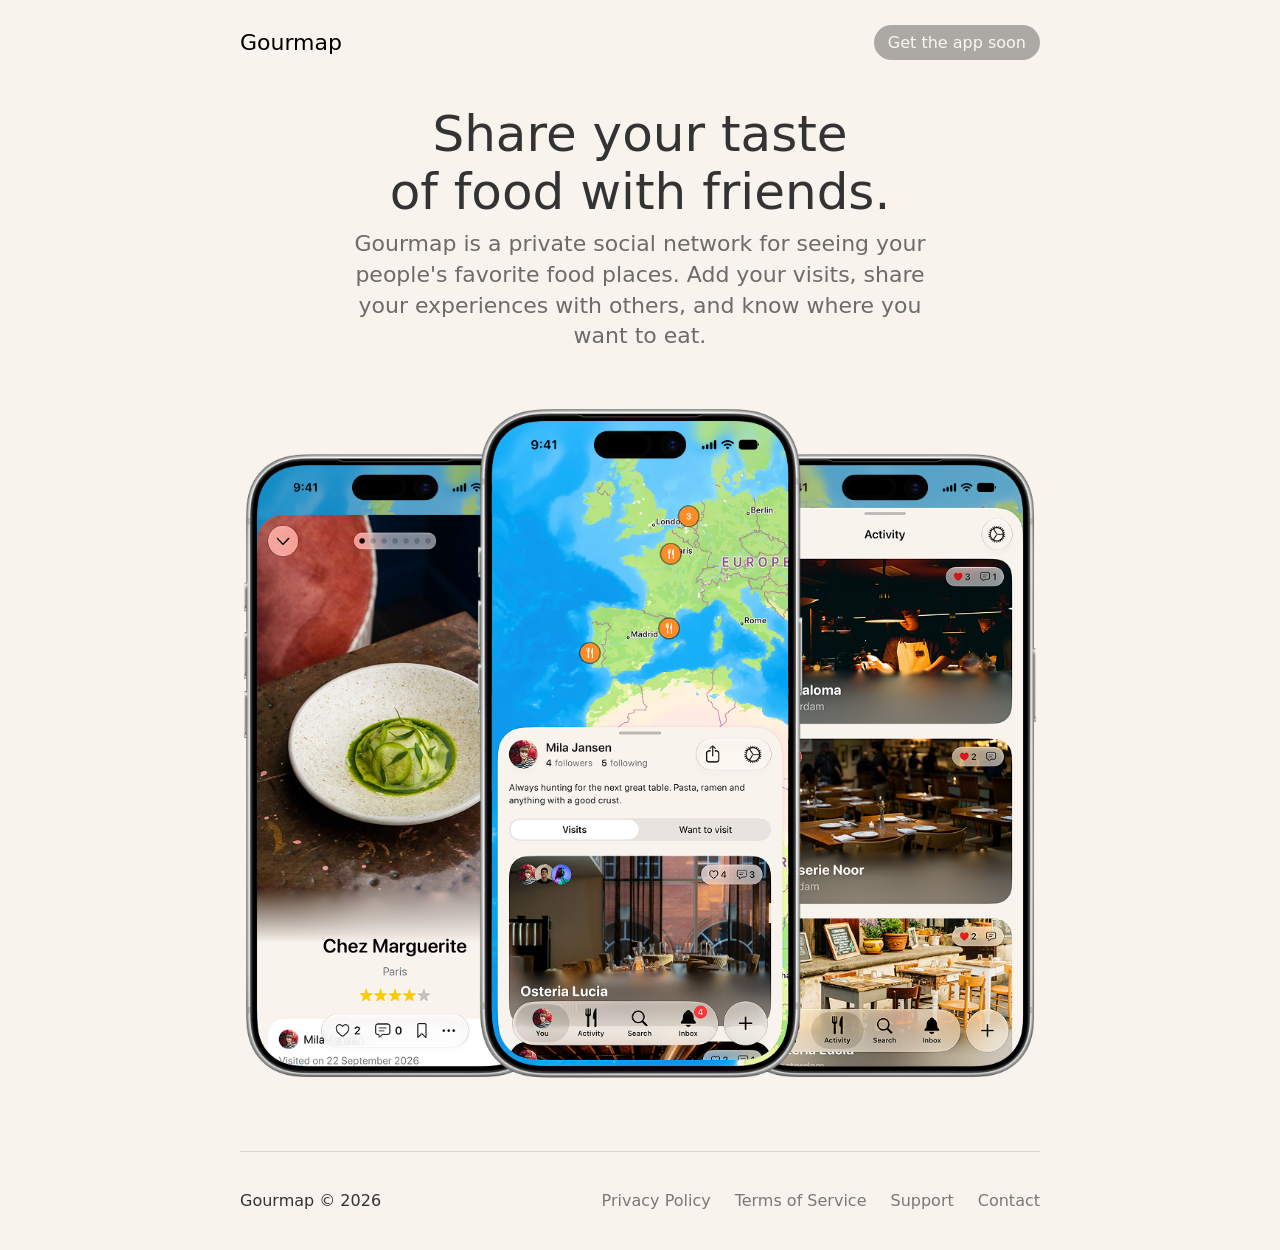
==== index.html @ 6b8e7e98 "Add files via upload" ====
<!DOCTYPE html>
<html lang="en">
  <head>
    <meta charset="UTF-8" />
    <meta name="viewport" content="width=device-width, initial-scale=1" />
    <meta name="author" content="Gourmap" />
    <meta name="description" content="Share your taste of food with friends. Log restaurant visits, keep a map of places you love, and see where your friends eat." />
    <meta name="robots" content="index, follow" />
    <link rel="canonical" href="https://gourmap.app/" />

    <meta property="og:type" content="website" />
    <meta property="og:site_name" content="Gourmap" />
    <meta property="og:title" content="Gourmap" />
    <meta property="og:description" content="Share your taste of food with friends. Log restaurant visits, keep a map of places you love, and see where your friends eat." />
    <meta property="og:url" content="https://gourmap.app/" />
    <meta property="og:image" content="https://gourmap.app/assets/images/mockup.png" />
    <meta name="twitter:card" content="summary_large_image" />

    <link rel="preload" as="font" type="font/woff2" href="assets/fonts/Inter-Regular.woff2" crossorigin />
    <link rel="preload" as="font" type="font/woff2" href="assets/fonts/Inter-Medium.woff2" crossorigin />
    <link rel="stylesheet" href="style.css" />

    <title>Gourmap</title>
  </head>
  <body>
    <nav>
      <p class="logo">Gourmap</p>
      <button>Get the app soon</button>
    </nav>
    <header>
        <h1>Share your taste<br >of food with friends.</h1>
        <p class="intro">Gourmap is a private social network for seeing your people's favorite food places. Add your visits, share your experiences with others, and know where you want to eat.</p>
        <img src="assets/images/mockups.png" loading="lazy" alt="Gourmap app screens showing a restaurant map and visit log" style="max-height: 680px;"/>
    </header>
    <footer>
      <p class="logo">Gourmap © <script>document.write(new Date().getFullYear())</script></p>
      <div class="links">
        <a href="privacy.html">Privacy Policy</a>
        <a href="terms.html">Terms of Service</a>
        <a href="support.html">Support</a>
        <a href="mailto:info@gourmap.app">Contact</a>
      </div>
    </footer>
  </body>
</html>
---- style.css ----
@font-face {
  font-family: 'Inter';
  font-weight: 400;
  font-display: swap;
  src: url('assets/fonts/Inter-Regular.woff2') format('woff2');
}

@font-face {
  font-family: 'Inter';
  font-weight: 500;
  font-display: swap;
  src: url('assets/fonts/Inter-Medium.woff2') format('woff2');
}

:root {
  font-family: 'Inter', system-ui, sans-serif;
  background-color: #F8F3EC;
  color: #333;
}

body {
  padding: 0;
  margin: 0;
}

img {
  max-width: 100%;
  padding: 20px 0;
}

nav {
  max-width: 800px;
  margin: 0 auto;
  justify-content: space-between;
  align-items: center;
  display: flex;
  margin-top: 8px;
}

nav .logo {
  font: inherit;
  font-weight: 500;
  font-size: 22px;
  color: #000;
}

nav button {
  font: inherit;
  font-weight: 500;
  color: #fff;
  background: #000;
  border: 0;
  border-radius: 999px;
  padding: 8px 14px;
  cursor: not-allowed;
  opacity: 0.3;
}

header, section, footer {
  max-width: 800px;
  margin: 0 auto;
  padding: 8px 20px;
  text-align: center;
}

header {
  justify-content: space-between;
  align-items: center;
  display: flex;
  flex-direction: column;
}

header h1 {
  text-align: center;
  margin: 20px 0 8px 0;
}

.container p, ul, h2, h1 {
  text-align: left;
}

.container ul {
  opacity: 0.5;
  line-height: 26px;
  padding-left: 20px;
}

h1 {
  font-size: 50px;
  font-weight: 500;
  color: #333;
  padding: 0;
}

.container h1 {
  font-size: 36px;
}

.intro {
  font-size: 22px;
  font-weight: 400;
  line-height: 1.4em;
  opacity: 0.7;
  padding: 0;
  margin: 0 0 32px 0;
  max-width: 600px;
}

h2 {
  font-size: 22px;
  font-weight: 500;
  color: #333;
  margin: 32px 0 8px;
}

p {
  font-size: 16px;
  line-height: 26px;
}

p span {
  margin: 0 4px;
}

footer {
  justify-content: space-between;
  align-items: center;
  display: flex;
  flex-direction: row;
  padding: 20px 0;
  border-top: 1px solid #00000020;
  margin-top: 40px;
}

footer .links {
  align-items: center;
  display: flex;
  flex-direction: row;
}

footer a {
  margin-left: 24px;
  opacity: 0.5;
}

a {
  color: #000;
  text-decoration: none;
}

a:hover {
  text-decoration: underline;
}

.back {
  display: inline-block;
  margin-top: 40px;
}

.report-form {
  display: flex;
  flex-direction: column;
  gap: 8px;
  margin: 24px 0 32px;
  text-align: left;
}

.report-form label {
  font-weight: 500;
  margin-top: 16px;
}

.report-form .optional {
  font-weight: 400;
  opacity: 0.5;
}

.report-form input,
.report-form select,
.report-form textarea {
  font: inherit;
  font-size: 16px;
  color: #333;
  background: #fff;
  border: 1px solid rgba(0, 0, 0, 0.15);
  border-radius: 10px;
  padding: 12px;
  width: 100%;
  box-sizing: border-box;
}

.report-form input:focus,
.report-form select:focus,
.report-form textarea:focus {
  outline: 2px solid #333;
  outline-offset: 1px;
}

.report-form button {
  font: inherit;
  font-weight: 500;
  color: #fff;
  background: #333;
  border: 0;
  border-radius: 999px;
  padding: 14px;
  margin-top: 24px;
  cursor: pointer;
}

.report-form button:disabled {
  opacity: 0.5;
  cursor: default;
}

.form-note,
.form-status {
  font-size: 14px;
  line-height: 22px;
  margin: 0;
}

.form-status {
  opacity: 1;
  color: #b3261e;
}

.hp {
  position: absolute;
  left: -9999px;
  height: 0;
  overflow: hidden;
}
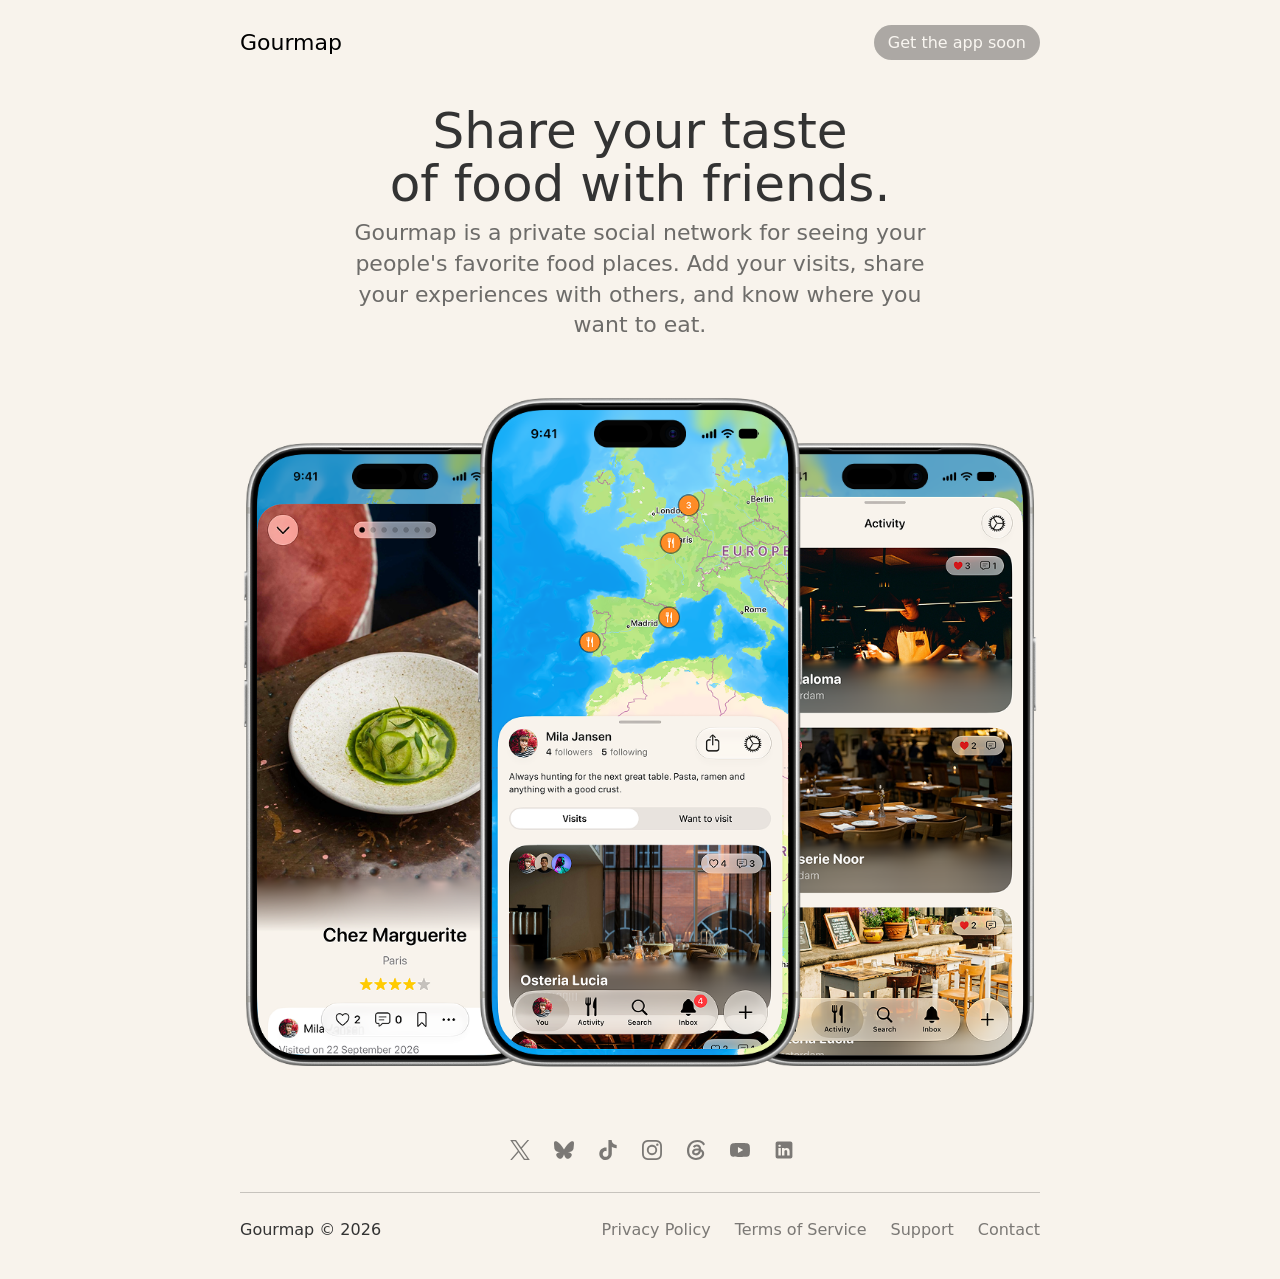
==== commit 287d5157: "Add files via upload" ====
--- a/index.html
+++ b/index.html
@@ -33,12 +33,24 @@
         <img src="assets/images/mockups.png" loading="lazy" alt="Gourmap app screens showing a restaurant map and visit log" style="max-height: 680px;"/>
     </header>
     <footer>
-      <p class="logo">Gourmap © <script>document.write(new Date().getFullYear())</script></p>
-      <div class="links">
-        <a href="privacy.html">Privacy Policy</a>
-        <a href="terms.html">Terms of Service</a>
-        <a href="support.html">Support</a>
-        <a href="mailto:info@gourmap.app">Contact</a>
+      <div class="socials">
+        <a href="https://x.com/getgourmap" target="_blank"><img src="assets/icons/x.svg" alt="x"></a>
+        <a href="https://bsky.app/profile/gourmap.bsky.social" target="_blank"><img src="assets/icons/bluesky.svg" alt="bluesky"></a>
+        <a href="https://www.tiktok.com/@getgourmap" target="_blank"><img src="assets/icons/tiktok.svg" alt="tiktok"></a>
+        <a href="https://www.instagram.com/getgourmap/" target="_blank"><img src="assets/icons/instagram.svg" alt="instagram"></a>
+        <a href="https://www.threads.com/@getgourmap" target="_blank"><img src="assets/icons/threads.svg" alt="threads"></a>
+        <a href="https://www.youtube.com/@getgourmap" target="_blank"><img src="assets/icons/youtube.svg" alt="youtube"></a>
+        <a href="https://www.linkedin.com/company/gourmap" target="_blank"><img src="assets/icons/linkedin.svg" alt="linkedin"></a>
+      </div>
+      <hr>
+      <div class="bottom">
+        <p class="logo">Gourmap © <script>document.write(new Date().getFullYear())</script></p>
+        <div class="links">
+          <a href="privacy.html">Privacy Policy</a>
+          <a href="terms.html">Terms of Service</a>
+          <a href="support.html">Support</a>
+          <a href="mailto:info@gourmap.app">Contact</a>
+        </div>
       </div>
     </footer>
   </body>
--- a/style.css
+++ b/style.css
@@ -1,19 +1,5 @@
-@font-face {
-  font-family: 'Inter';
-  font-weight: 400;
-  font-display: swap;
-  src: url('assets/fonts/Inter-Regular.woff2') format('woff2');
-}
-
-@font-face {
-  font-family: 'Inter';
-  font-weight: 500;
-  font-display: swap;
-  src: url('assets/fonts/Inter-Medium.woff2') format('woff2');
-}
-
 :root {
-  font-family: 'Inter', system-ui, sans-serif;
+  font-family: system-ui, -apple-system, BlinkMacSystemFont, Segoe UI, Roboto, Oxygen, Ubuntu, Cantarell, Fira Sans, Droid Sans, Helvetica Neue, sans-serif, "System Default", sans-serif;
   background-color: #F8F3EC;
   color: #333;
 }
@@ -88,6 +74,7 @@
 h1 {
   font-size: 50px;
   font-weight: 500;
+  line-height: 1.05em;
   color: #333;
   padding: 0;
 }
@@ -126,10 +113,24 @@
   justify-content: space-between;
   align-items: center;
   display: flex;
+  flex-direction: column;
+  padding: 20px 0;
+}
+
+footer hr {
+  width: 100%;
+  border: none;
+  height: 1px;
+  background-color: rgba(0, 0, 0, 0.2);
+  box-shadow: none;
+}
+
+footer .bottom {
+  width: 100%;
+  justify-content: space-between;
+  align-items: center;
+  display: flex;
   flex-direction: row;
-  padding: 20px 0;
-  border-top: 1px solid #00000020;
-  margin-top: 40px;
 }
 
 footer .links {
@@ -141,15 +142,27 @@
 footer a {
   margin-left: 24px;
   opacity: 0.5;
+}
+
+footer .socials {
+  align-items: center;
+  display: flex;
+  flex-direction: row;
+}
+
+footer .socials img {
+  width: 20px;
 }
 
 a {
   color: #000;
   text-decoration: none;
+  opacity: 0.5;
 }
 
 a:hover {
   text-decoration: underline;
+  opacity: 0.5;
 }
 
 .back {
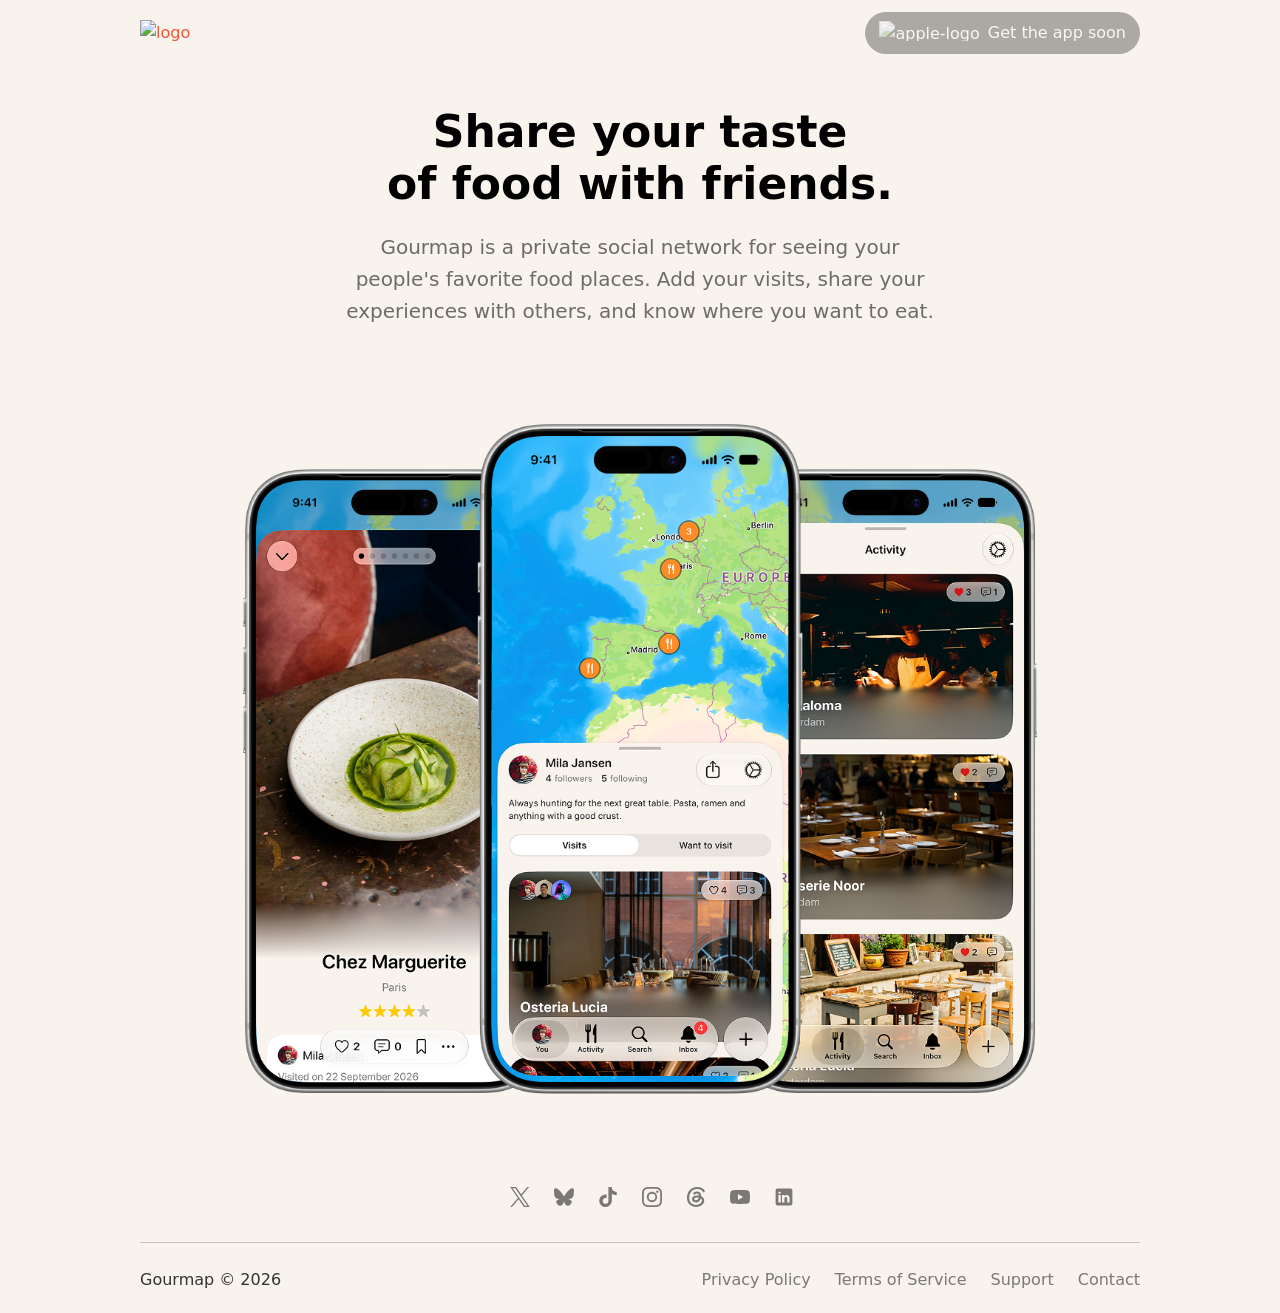
==== commit 146fef3e: "Add files via upload" ====
--- a/index.html
+++ b/index.html
@@ -24,14 +24,19 @@
   </head>
   <body>
     <nav>
-      <p class="logo">Gourmap</p>
-      <button>Get the app soon</button>
+      <!-- <p class="logo">Gourmap</p> -->
+      <a href="index.html"><img src="assets/images/gourmap.svg" alt="logo" class="logo"></a>
+      <button><img src="assets/icons/apple.svg" alt="apple-logo"> Get the app soon</button>
     </nav>
     <header>
-        <h1>Share your taste<br >of food with friends.</h1>
-        <p class="intro">Gourmap is a private social network for seeing your people's favorite food places. Add your visits, share your experiences with others, and know where you want to eat.</p>
+      <h1>Share your taste<br >of food with friends.</h1>
+      <p class="intro">Gourmap is a private social network for seeing your people's favorite food places. Add your visits, share your experiences with others, and know where you want to eat.</p>
+    </header>
+    <main>
+      <section>
         <img src="assets/images/mockups.png" loading="lazy" alt="Gourmap app screens showing a restaurant map and visit log" style="max-height: 680px;"/>
-    </header>
+      </section>
+    </main>
     <footer>
       <div class="socials">
         <a href="https://x.com/getgourmap" target="_blank"><img src="assets/icons/x.svg" alt="x"></a>
@@ -44,7 +49,7 @@
       </div>
       <hr>
       <div class="bottom">
-        <p class="logo">Gourmap © <script>document.write(new Date().getFullYear())</script></p>
+        <p>Gourmap © <script>document.write(new Date().getFullYear())</script></p>
         <div class="links">
           <a href="privacy.html">Privacy Policy</a>
           <a href="terms.html">Terms of Service</a>
--- a/style.css
+++ b/style.css
@@ -1,36 +1,72 @@
-:root {
-  font-family: system-ui, -apple-system, BlinkMacSystemFont, Segoe UI, Roboto, Oxygen, Ubuntu, Cantarell, Fira Sans, Droid Sans, Helvetica Neue, sans-serif, "System Default", sans-serif;
+@font-face {
+  font-family: "SN Pro";
+  src: url(/assets/fonts/SNPro-VariableRegular.woff2) format("woff2-variations");
+  font-weight: 200 900;
+  font-style: normal;
+}
+@font-face {
+  font-family: "SN Pro";
+  src: url(/assets/fonts/SNPro-VariableItalic.woff2) format("woff2-variations");
+  font-weight: 200 900;
+  font-style: italic;
+}
+
+* {
+  font-family: 'SN Pro', system-ui, sans-serif;
+  font-weight: 400;
+  letter-spacing: -0.8%;
+  line-height: 160%;
+}
+
+body {
+  padding: 0;
+  margin: 0 20px;
   background-color: #F8F3EC;
   color: #333;
 }
 
-body {
-  padding: 0;
-  margin: 0;
-}
-
 img {
   max-width: 100%;
   padding: 20px 0;
 }
 
-nav {
-  max-width: 800px;
-  margin: 0 auto;
-  justify-content: space-between;
-  align-items: center;
-  display: flex;
-  margin-top: 8px;
-}
-
-nav .logo {
-  font: inherit;
+/* ------ Texts ------ */
+
+h1 {
+  font-size: 44px;
+  font-weight: 600;
+  line-height: 120%;
+  color: #000;
+  margin: 20px 0;
+  padding: 0;
+}
+
+h2 {
+  font-size: 22px;
   font-weight: 500;
-  font-size: 22px;
   color: #000;
-}
-
-nav button {
+  margin: 32px 0 8px;
+}
+
+p {
+  font-size: 16px;
+  margin: 0;
+}
+
+p span {
+  margin: 0 4px;
+}
+
+a {
+  color: #EF5735;
+  text-decoration: none;
+}
+
+a:hover {
+  text-decoration: underline;
+}
+
+button {
   font: inherit;
   font-weight: 500;
   color: #fff;
@@ -38,78 +74,94 @@
   border: 0;
   border-radius: 999px;
   padding: 8px 14px;
+  text-decoration: none;
+  cursor: pointer;
+
+  align-items: center;
+  display: flex;
+  flex-direction: row;
+  gap: 8px;
+}
+
+button img {
+  height: 20px;
+  padding: 0;
+  margin-bottom: 4px;
+}
+
+/* ------ Navigation ------ */
+
+nav {
+  max-width: 1000px;
+  margin: 0 auto;
+  justify-content: space-between;
+  align-items: center;
+  display: flex;
+}
+
+nav .logo {
+  height: 28px;
+}
+
+nav button {
   cursor: not-allowed;
   opacity: 0.3;
 }
 
-header, section, footer {
-  max-width: 800px;
-  margin: 0 auto;
-  padding: 8px 20px;
-  text-align: center;
-}
+/* ------ Header ------ */
 
 header {
+  max-width: 1000px;
+  margin: 0 auto;
+  text-align: center;
   justify-content: space-between;
   align-items: center;
   display: flex;
   flex-direction: column;
+  padding: 20px 0;
 }
 
 header h1 {
   text-align: center;
-  margin: 20px 0 8px 0;
-}
-
-.container p, ul, h2, h1 {
-  text-align: left;
-}
-
-.container ul {
-  opacity: 0.5;
-  line-height: 26px;
-  padding-left: 20px;
-}
-
-h1 {
-  font-size: 50px;
-  font-weight: 500;
-  line-height: 1.05em;
-  color: #333;
-  padding: 0;
-}
-
-.container h1 {
-  font-size: 36px;
-}
-
-.intro {
-  font-size: 22px;
+}
+
+header .intro {
+  font-size: 20px;
   font-weight: 400;
-  line-height: 1.4em;
   opacity: 0.7;
   padding: 0;
   margin: 0 0 32px 0;
   max-width: 600px;
 }
 
-h2 {
-  font-size: 22px;
-  font-weight: 500;
-  color: #333;
-  margin: 32px 0 8px;
-}
-
-p {
-  font-size: 16px;
-  line-height: 26px;
-}
-
-p span {
-  margin: 0 4px;
-}
+/* ------ Main ------ */
+
+main {
+  max-width: 1000px;
+  margin: 0 auto;
+  text-align: center;
+  padding: 20px 0;
+}
+
+main p, ul, h2, h1 {
+  text-align: left;
+}
+
+main ul {
+  padding-left: 20px;
+}
+
+main button {
+  display: inline-block;
+  margin-top: 40px;
+}
+
+/* ------ Footer ------ */
 
 footer {
+  max-width: 1000px;
+  margin: 0 auto;
+  text-align: center;
   justify-content: space-between;
   align-items: center;
   display: flex;
@@ -131,12 +183,30 @@
   align-items: center;
   display: flex;
   flex-direction: row;
+  margin-top: 16px;
 }
 
 footer .links {
   align-items: center;
   display: flex;
   flex-direction: row;
+}
+
+footer .links a {
+  color: #000;
+  opacity: 0.5;
+}
+
+@media screen and (max-width: 768px) {
+  footer .bottom {
+    align-items: start;
+  }
+
+  footer .links {
+    flex-direction: column;
+    align-items: end;
+    gap: 8px;
+  }
 }
 
 footer a {
@@ -148,27 +218,14 @@
   align-items: center;
   display: flex;
   flex-direction: row;
+  justify-content: space-between;
 }
 
 footer .socials img {
   width: 20px;
 }
 
-a {
-  color: #000;
-  text-decoration: none;
-  opacity: 0.5;
-}
-
-a:hover {
-  text-decoration: underline;
-  opacity: 0.5;
-}
-
-.back {
-  display: inline-block;
-  margin-top: 40px;
-}
+/* ------ Form ------ */
 
 .report-form {
   display: flex;
@@ -210,15 +267,7 @@
 }
 
 .report-form button {
-  font: inherit;
-  font-weight: 500;
-  color: #fff;
-  background: #333;
-  border: 0;
-  border-radius: 999px;
-  padding: 14px;
   margin-top: 24px;
-  cursor: pointer;
 }
 
 .report-form button:disabled {
@@ -229,7 +278,6 @@
 .form-note,
 .form-status {
   font-size: 14px;
-  line-height: 22px;
   margin: 0;
 }
 
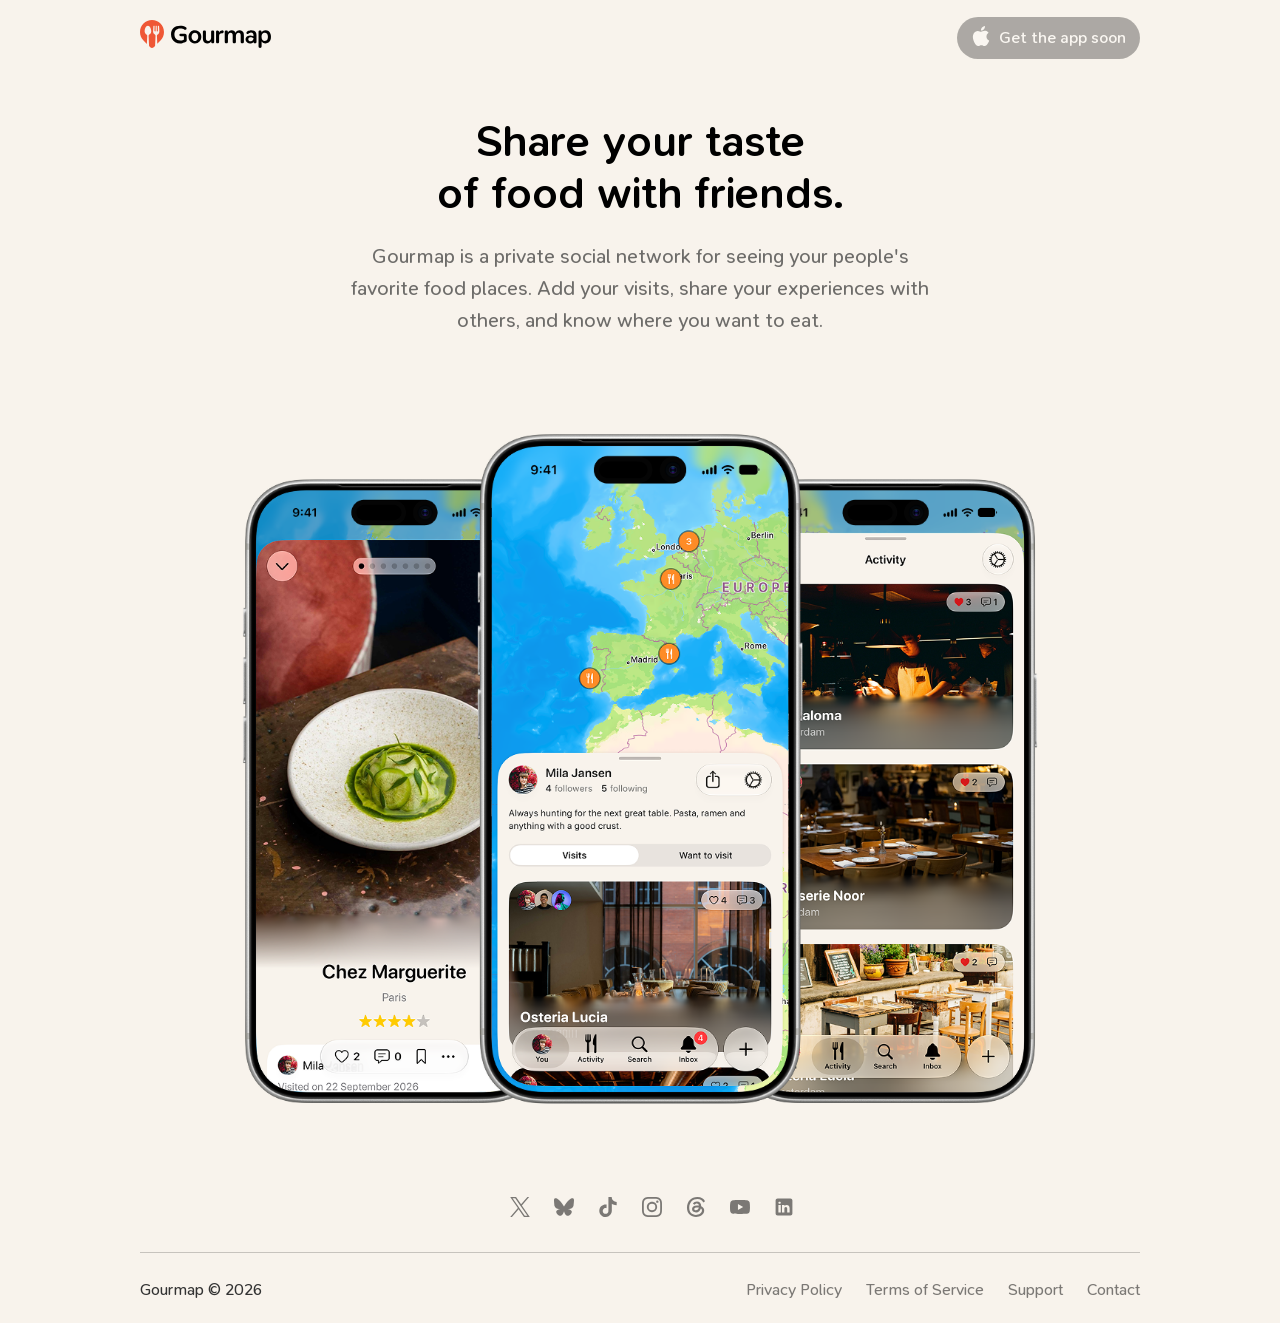
==== commit 6167a005: "Add files via upload" ====
--- a/index.html
+++ b/index.html
@@ -7,17 +7,16 @@
     <meta name="description" content="Share your taste of food with friends. Log restaurant visits, keep a map of places you love, and see where your friends eat." />
     <meta name="robots" content="index, follow" />
     <link rel="canonical" href="https://gourmap.app/" />
+    <link rel="icon" type="image/svg+xml" href="/assets/images/favicon.svg">
 
     <meta property="og:type" content="website" />
     <meta property="og:site_name" content="Gourmap" />
     <meta property="og:title" content="Gourmap" />
     <meta property="og:description" content="Share your taste of food with friends. Log restaurant visits, keep a map of places you love, and see where your friends eat." />
     <meta property="og:url" content="https://gourmap.app/" />
-    <meta property="og:image" content="https://gourmap.app/assets/images/mockup.png" />
+    <meta property="og:image" content="https://gourmap.app/assets/images/mockups.png" />
     <meta name="twitter:card" content="summary_large_image" />
 
-    <link rel="preload" as="font" type="font/woff2" href="assets/fonts/Inter-Regular.woff2" crossorigin />
-    <link rel="preload" as="font" type="font/woff2" href="assets/fonts/Inter-Medium.woff2" crossorigin />
     <link rel="stylesheet" href="style.css" />
 
     <title>Gourmap</title>
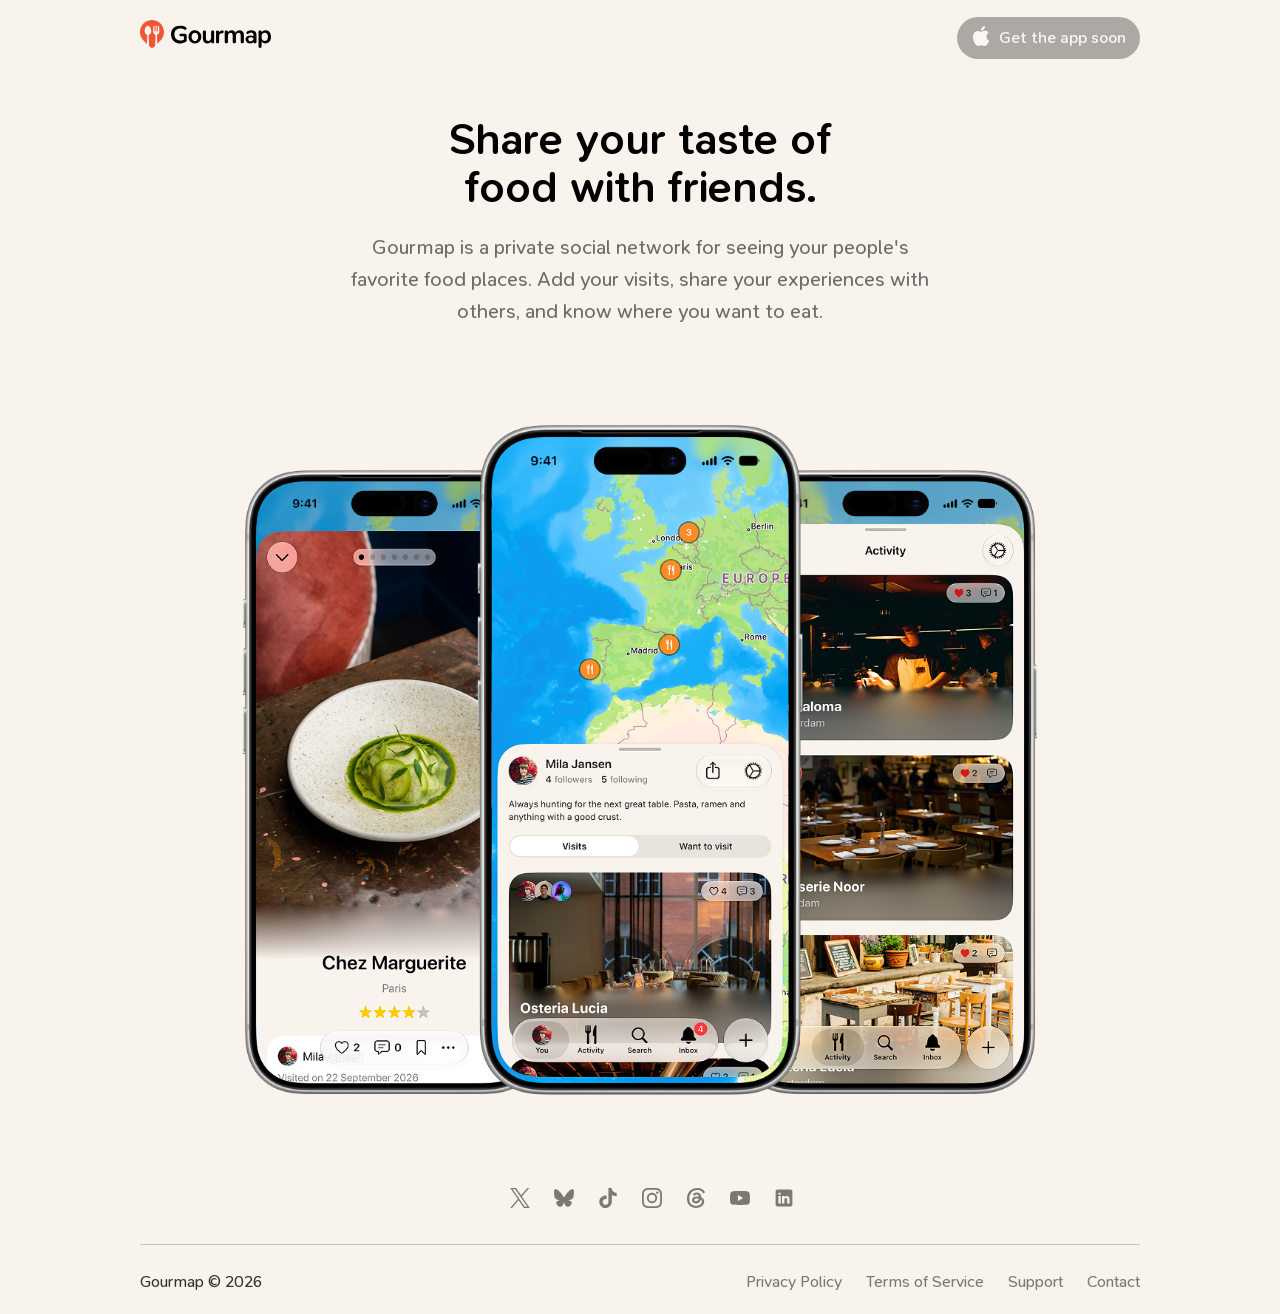
==== commit 1be040c0: "Add files via upload" ====
--- a/index.html
+++ b/index.html
@@ -28,7 +28,7 @@
       <button><img src="assets/icons/apple.svg" alt="apple-logo"> Get the app soon</button>
     </nav>
     <header>
-      <h1>Share your taste<br >of food with friends.</h1>
+      <h1>Share your taste of food with friends.</h1>
       <p class="intro">Gourmap is a private social network for seeing your people's favorite food places. Add your visits, share your experiences with others, and know where you want to eat.</p>
     </header>
     <main>
--- a/style.css
+++ b/style.css
@@ -35,7 +35,7 @@
 h1 {
   font-size: 44px;
   font-weight: 600;
-  line-height: 120%;
+  line-height: 110%;
   color: #000;
   margin: 20px 0;
   padding: 0;
@@ -123,6 +123,7 @@
 
 header h1 {
   text-align: center;
+  max-width: 15ch;
 }
 
 header .intro {
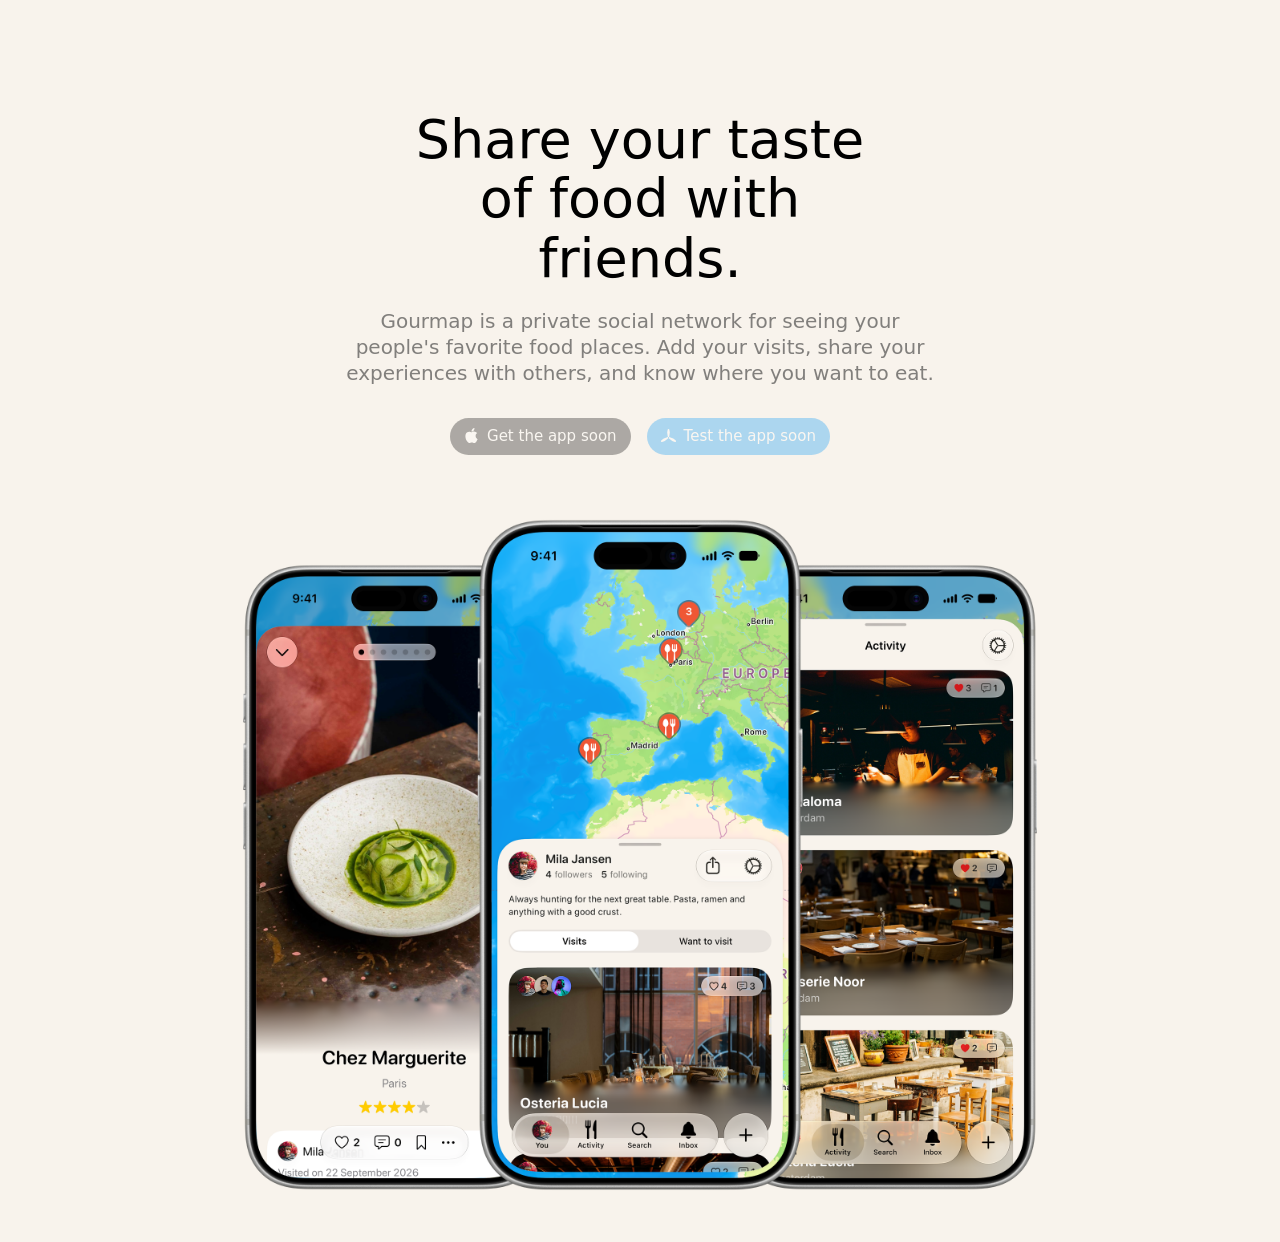
==== commit 379c002b: "Add files via upload" ====
--- a/index.html
+++ b/index.html
@@ -7,7 +7,7 @@
     <meta name="description" content="Share your taste of food with friends. Log restaurant visits, keep a map of places you love, and see where your friends eat." />
     <meta name="robots" content="index, follow" />
     <link rel="canonical" href="https://gourmap.app/" />
-    <link rel="icon" type="image/svg+xml" href="/assets/images/favicon.svg">
+    <link rel="icon" type="image/svg+xml" href="/assets/images/favicon.png">
 
     <meta property="og:type" content="website" />
     <meta property="og:site_name" content="Gourmap" />
@@ -20,42 +20,24 @@
     <link rel="stylesheet" href="style.css" />
 
     <title>Gourmap</title>
+    <script src="assets/js/site-nav.js" defer></script>
+    <script src="assets/js/site-footer.js" defer></script>
   </head>
   <body>
-    <nav>
-      <!-- <p class="logo">Gourmap</p> -->
-      <a href="index.html"><img src="assets/images/gourmap.svg" alt="logo" class="logo"></a>
-      <button><img src="assets/icons/apple.svg" alt="apple-logo"> Get the app soon</button>
-    </nav>
+    <site-nav></site-nav>
     <header>
       <h1>Share your taste of food with friends.</h1>
       <p class="intro">Gourmap is a private social network for seeing your people's favorite food places. Add your visits, share your experiences with others, and know where you want to eat.</p>
+      <div class="actions">
+        <button style="cursor: not-allowed; opacity: 0.3;"><img src="assets/icons/apple.svg" alt="apple-logo"> Get the app soon</button>
+        <button style="background-color: #0096F8; cursor: not-allowed; opacity: 0.3;"><img src="assets/icons/testflight.svg" alt="apple-testflight"> Test the app soon</button>
+      </div>
     </header>
     <main>
       <section>
         <img src="assets/images/mockups.png" loading="lazy" alt="Gourmap app screens showing a restaurant map and visit log" style="max-height: 680px;"/>
       </section>
     </main>
-    <footer>
-      <div class="socials">
-        <a href="https://x.com/getgourmap" target="_blank"><img src="assets/icons/x.svg" alt="x"></a>
-        <a href="https://bsky.app/profile/gourmap.bsky.social" target="_blank"><img src="assets/icons/bluesky.svg" alt="bluesky"></a>
-        <a href="https://www.tiktok.com/@getgourmap" target="_blank"><img src="assets/icons/tiktok.svg" alt="tiktok"></a>
-        <a href="https://www.instagram.com/getgourmap/" target="_blank"><img src="assets/icons/instagram.svg" alt="instagram"></a>
-        <a href="https://www.threads.com/@getgourmap" target="_blank"><img src="assets/icons/threads.svg" alt="threads"></a>
-        <a href="https://www.youtube.com/@getgourmap" target="_blank"><img src="assets/icons/youtube.svg" alt="youtube"></a>
-        <a href="https://www.linkedin.com/company/gourmap" target="_blank"><img src="assets/icons/linkedin.svg" alt="linkedin"></a>
-      </div>
-      <hr>
-      <div class="bottom">
-        <p>Gourmap © <script>document.write(new Date().getFullYear())</script></p>
-        <div class="links">
-          <a href="privacy.html">Privacy Policy</a>
-          <a href="terms.html">Terms of Service</a>
-          <a href="support.html">Support</a>
-          <a href="mailto:info@gourmap.app">Contact</a>
-        </div>
-      </div>
-    </footer>
+    <site-footer></site-footer>
   </body>
 </html>
--- a/style.css
+++ b/style.css
@@ -1,26 +1,18 @@
 @font-face {
-  font-family: "SN Pro";
-  src: url(/assets/fonts/SNPro-VariableRegular.woff2) format("woff2-variations");
-  font-weight: 200 900;
+  font-family: "Bagoss Medium";
+  src: url(assets/fonts/BagossStandard-TRIAL-Medium.woff2) format("woff2");
   font-style: normal;
-}
-@font-face {
-  font-family: "SN Pro";
-  src: url(/assets/fonts/SNPro-VariableItalic.woff2) format("woff2-variations");
-  font-weight: 200 900;
-  font-style: italic;
-}
-
-* {
-  font-family: 'SN Pro', system-ui, sans-serif;
-  font-weight: 400;
-  letter-spacing: -0.8%;
-  line-height: 160%;
+  font-weight: 500;
+}
+
+:root {
+  font-family: system-ui, -apple-system, BlinkMacSystemFont, Segoe UI, Roboto, Oxygen, Ubuntu, Cantarell, Fira Sans, Droid Sans, Helvetica Neue, sans-serif, "System Default", sans-serif;;
+  line-height: 1.4;
 }
 
 body {
   padding: 0;
-  margin: 0 20px;
+  margin: 70px 0 0 0;
   background-color: #F8F3EC;
   color: #333;
 }
@@ -30,12 +22,17 @@
   padding: 20px 0;
 }
 
+.mobile-only {
+  display: none;
+}
+
 /* ------ Texts ------ */
 
 h1 {
-  font-size: 44px;
-  font-weight: 600;
-  line-height: 110%;
+  /* font-family: 'Bagoss Medium', serif; */
+  font-size: 54px;
+  font-weight: 500;
+  line-height: 1.1;
   color: #000;
   margin: 20px 0;
   padding: 0;
@@ -68,6 +65,7 @@
 
 button {
   font: inherit;
+  font-size: 15px;
   font-weight: 500;
   color: #fff;
   background: #000;
@@ -84,28 +82,72 @@
 }
 
 button img {
-  height: 20px;
+  height: 15px;
   padding: 0;
-  margin-bottom: 4px;
+  margin-bottom: 2px;
 }
 
 /* ------ Navigation ------ */
 
 nav {
+  position: fixed;
+  top: 0;
+  width: 100%;
+  height: 70px;
+  background-color: #F8F3EC;
+  z-index: 999;
+}
+
+nav section {
   max-width: 1000px;
   margin: 0 auto;
+  padding: 0 20px;
   justify-content: space-between;
   align-items: center;
   display: flex;
 }
 
 nav .logo {
-  height: 28px;
+  height: 32px;
 }
 
 nav button {
   cursor: not-allowed;
   opacity: 0.3;
+}
+
+nav .menu {
+  align-items: center;
+  display: flex;
+  flex-direction: row;
+  gap: 24px;
+}
+
+nav .menu a {
+  color: #000000;
+  opacity: 0.5;
+}
+
+nav .menu a:hover {
+  text-decoration: none;
+  opacity: 1;
+}
+
+nav .menu-icon {
+  display: none;
+  position: relative;
+  width: 20px;
+  height: 20px;
+  flex-direction: column;
+  justify-content: space-between;
+  margin-bottom: 8px;
+}
+
+nav .menu-icon span {
+  width: 20px;
+  height: 2px;
+  background-color: #000000;
+  margin: 4px 0;
 }
 
 /* ------ Header ------ */
@@ -118,7 +160,7 @@
   align-items: center;
   display: flex;
   flex-direction: column;
-  padding: 20px 0;
+  padding: 20px;
 }
 
 header h1 {
@@ -128,11 +170,19 @@
 
 header .intro {
   font-size: 20px;
-  font-weight: 400;
-  opacity: 0.7;
+  font-weight: 450;
+  line-height: 26px;
+  opacity: 0.6;
   padding: 0;
   margin: 0 0 32px 0;
   max-width: 600px;
+}
+
+header .actions {
+  align-items: center;
+  display: flex;
+  flex-direction: row;
+  gap: 16px;
 }
 
 /* ------ Main ------ */
@@ -141,7 +191,7 @@
   max-width: 1000px;
   margin: 0 auto;
   text-align: center;
-  padding: 20px 0;
+  padding: 20px;
 }
 
 main p, ul, h2, h1 {
@@ -167,7 +217,7 @@
   align-items: center;
   display: flex;
   flex-direction: column;
-  padding: 20px 0;
+  padding: 20px;
 }
 
 footer hr {
@@ -178,6 +228,14 @@
   box-shadow: none;
 }
 
+footer .top {
+  width: 100%;
+  justify-content: space-between;
+  align-items: center;
+  display: flex;
+  flex-direction: row;
+}
+
 footer .bottom {
   width: 100%;
   justify-content: space-between;
@@ -191,6 +249,7 @@
   align-items: center;
   display: flex;
   flex-direction: row;
+  gap: 24px;
 }
 
 footer .links a {
@@ -198,20 +257,7 @@
   opacity: 0.5;
 }
 
-@media screen and (max-width: 768px) {
-  footer .bottom {
-    align-items: start;
-  }
-
-  footer .links {
-    flex-direction: column;
-    align-items: end;
-    gap: 8px;
-  }
-}
-
 footer a {
-  margin-left: 24px;
   opacity: 0.5;
 }
 
@@ -220,6 +266,7 @@
   display: flex;
   flex-direction: row;
   justify-content: space-between;
+  gap: 24px;
 }
 
 footer .socials img {
@@ -293,3 +340,57 @@
   height: 0;
   overflow: hidden;
 }
+
+@media screen and (max-width: 768px) {
+  .mobile-only {
+    display: flex;
+  }
+
+  h1 {
+    font-size: 38px;
+  }
+
+  nav .menu-icon {
+    display: flex;
+  }
+
+  nav .menu {
+    display: none;
+    align-items: center;
+    flex-direction: column;
+    gap: 2px;
+    background: #fff;
+    border-radius: 16px;
+    position: absolute;
+    top: 70px;
+    left: 16px;
+    width: calc(100% - 80px);
+    padding: 24px;
+    box-shadow: 0 0 12px rgba(0, 0, 0, 0.1);
+  }
+
+  nav .menu a {
+    color: #000000;
+    opacity: 0.5;
+    height: 40px;
+    width: 100%;
+    text-align: center;
+  }
+
+  nav .menu button {
+    width: 100%;
+    justify-content: center;
+  }
+
+  nav button {
+    display: none;
+  }
+
+  header .intro {
+    font-size: 18px;
+  }
+
+  header .actions, footer .top, footer .bottom {
+    flex-direction: column;
+  }
+}
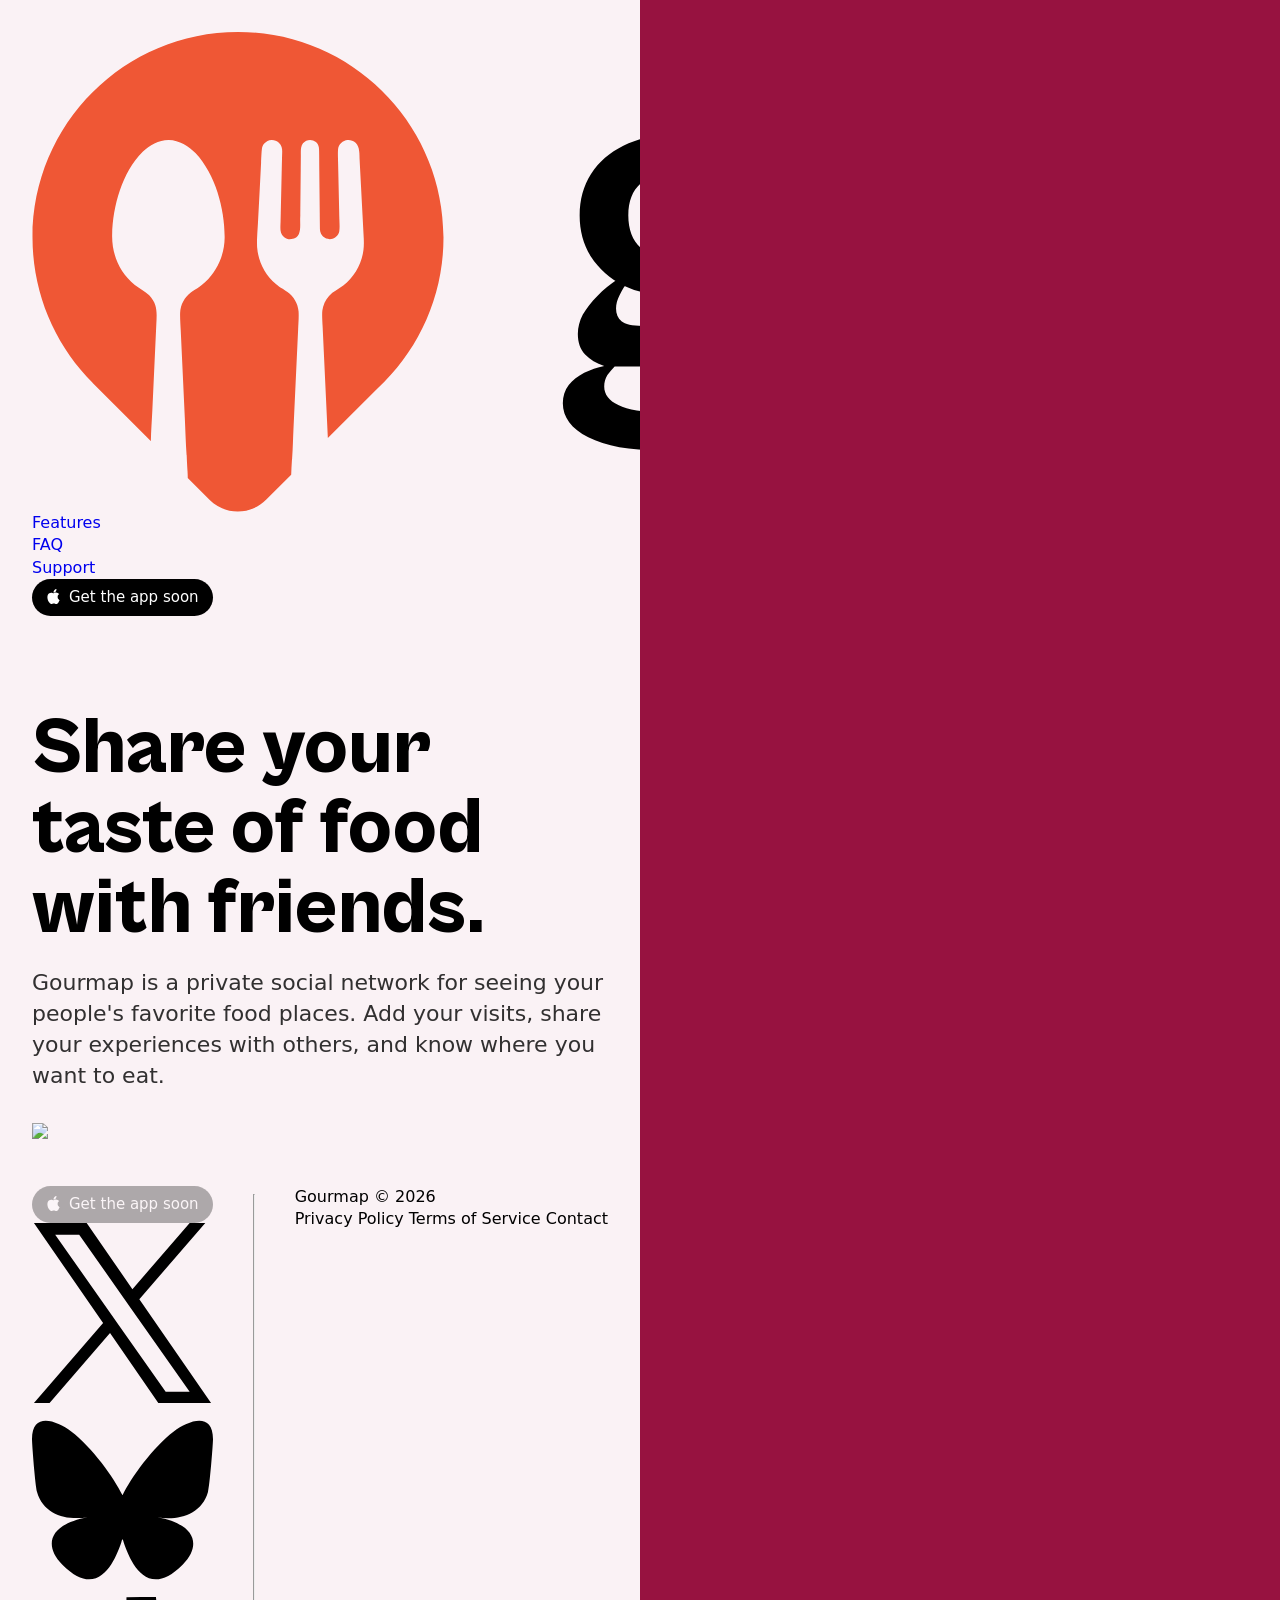
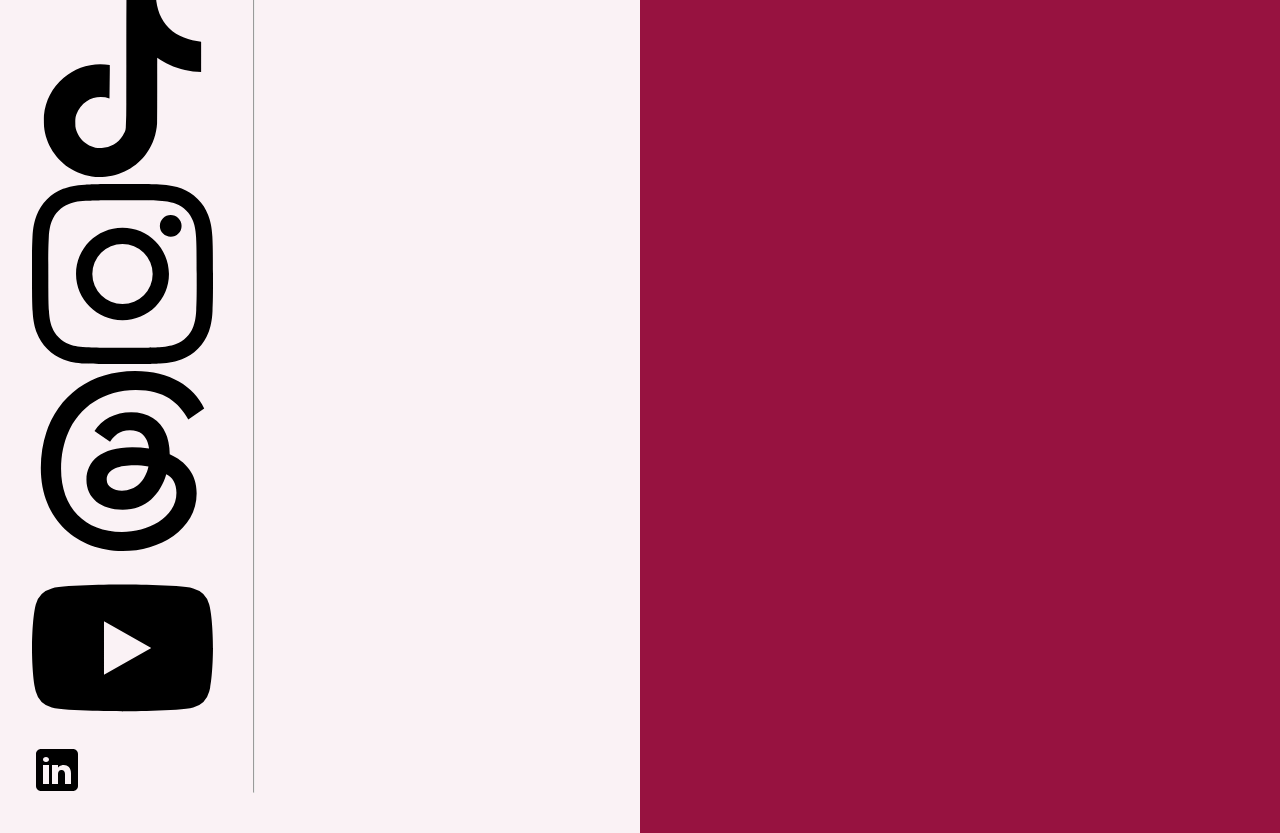
==== commit 4c6511e2: "Add files via upload" ====
--- a/index.html
+++ b/index.html
@@ -1,43 +1,52 @@
 <!DOCTYPE html>
 <html lang="en">
-  <head>
-    <meta charset="UTF-8" />
-    <meta name="viewport" content="width=device-width, initial-scale=1" />
-    <meta name="author" content="Gourmap" />
-    <meta name="description" content="Share your taste of food with friends. Log restaurant visits, keep a map of places you love, and see where your friends eat." />
-    <meta name="robots" content="index, follow" />
-    <link rel="canonical" href="https://gourmap.app/" />
-    <link rel="icon" type="image/svg+xml" href="/assets/images/favicon.png">
 
-    <meta property="og:type" content="website" />
-    <meta property="og:site_name" content="Gourmap" />
-    <meta property="og:title" content="Gourmap" />
-    <meta property="og:description" content="Share your taste of food with friends. Log restaurant visits, keep a map of places you love, and see where your friends eat." />
-    <meta property="og:url" content="https://gourmap.app/" />
-    <meta property="og:image" content="https://gourmap.app/assets/images/mockups.png" />
-    <meta name="twitter:card" content="summary_large_image" />
+<head>
+  <meta charset="UTF-8" />
+  <meta name="viewport" content="width=device-width, initial-scale=1" />
+  <meta name="author" content="Gourmap" />
+  <meta name="description"
+    content="Share your taste of food with friends. Log restaurant visits, keep a map of places you love, and see where your friends eat." />
+  <meta name="robots" content="index, follow" />
+  <link rel="canonical" href="https://gourmap.app/" />
+  <link rel="icon" type="image/svg+xml" href="/assets/images/favicon.png">
 
-    <link rel="stylesheet" href="style.css" />
+  <meta property="og:type" content="website" />
+  <meta property="og:site_name" content="Gourmap" />
+  <meta property="og:title" content="Gourmap" />
+  <meta property="og:description"
+    content="Share your taste of food with friends. Log restaurant visits, keep a map of places you love, and see where your friends eat." />
+  <meta property="og:url" content="https://gourmap.app/" />
+  <meta property="og:image" content="https://gourmap.app/assets/images/mockups.png" />
+  <meta name="twitter:card" content="summary_large_image" />
 
-    <title>Gourmap</title>
-    <script src="assets/js/site-nav.js" defer></script>
-    <script src="assets/js/site-footer.js" defer></script>
-  </head>
-  <body>
-    <site-nav></site-nav>
-    <header>
-      <h1>Share your taste of food with friends.</h1>
-      <p class="intro">Gourmap is a private social network for seeing your people's favorite food places. Add your visits, share your experiences with others, and know where you want to eat.</p>
-      <div class="actions">
-        <button style="cursor: not-allowed; opacity: 0.3;"><img src="assets/icons/apple.svg" alt="apple-logo"> Get the app soon</button>
-        <button style="background-color: #0096F8; cursor: not-allowed; opacity: 0.3;"><img src="assets/icons/testflight.svg" alt="apple-testflight"> Test the app soon</button>
+  <link rel="stylesheet" href="style.css" />
+
+  <title>Gourmap</title>
+  <script src="assets/js/site-nav.js" defer></script>
+  <script src="assets/js/site-footer.js" defer></script>
+</head>
+
+<body>
+  <div class="h-grid">
+    <main class="home">
+      <div class="v-grid">
+        <site-nav></site-nav>
+        <section>
+          <h1>Share your taste of food with friends.</h1>
+          <p class="large">Gourmap is a private social network for seeing your people's favorite food places. Add your
+            visits, share your experiences with others, and know where you want to eat.</p>
+          <a href="index.html"><img src="assets/images/appstore-badge.svg"
+              style="height: 60px;"></a>
+          <img src="assets/images/mockup.png" alt="" class="mobile-only">
+        </section>
+        <site-footer></site-footer>
       </div>
-    </header>
-    <main>
-      <section>
-        <img src="assets/images/mockups.png" loading="lazy" alt="Gourmap app screens showing a restaurant map and visit log" style="max-height: 680px;"/>
-      </section>
     </main>
-    <site-footer></site-footer>
-  </body>
-</html>
+    <div class="mockup-container">
+      <img src="assets/images/mockup.png" alt="">
+    </div>
+  </div>
+</body>
+
+</html>
--- a/style.css
+++ b/style.css
@@ -1,25 +1,22 @@
 @font-face {
-  font-family: "Bagoss Medium";
-  src: url(assets/fonts/BagossStandard-TRIAL-Medium.woff2) format("woff2");
+  font-family: 'CabinetGrotesk-Variable';
+  src: url('assets/fonts/CabinetGrotesk-Variable.woff2') format('woff2'),
+       url('assets/fonts/CabinetGrotesk-Variable.woff') format('woff'),
+       url('assets/fonts/CabinetGrotesk-Variable.ttf') format('truetype');
+  font-weight: 100 900;
+  font-display: swap;
   font-style: normal;
-  font-weight: 500;
 }
 
 :root {
-  font-family: system-ui, -apple-system, BlinkMacSystemFont, Segoe UI, Roboto, Oxygen, Ubuntu, Cantarell, Fira Sans, Droid Sans, Helvetica Neue, sans-serif, "System Default", sans-serif;;
+  font-family: system-ui, -apple-system, BlinkMacSystemFont, Segoe UI, Roboto, Oxygen, Ubuntu, Cantarell, Fira Sans, Droid Sans, Helvetica Neue, sans-serif, "System Default", sans-serif;
   line-height: 1.4;
+  background-color: #FAF2F5;
 }
 
 body {
+  margin: 0; 
   padding: 0;
-  margin: 70px 0 0 0;
-  background-color: #F8F3EC;
-  color: #333;
-}
-
-img {
-  max-width: 100%;
-  padding: 20px 0;
 }
 
 .mobile-only {
@@ -29,13 +26,15 @@
 /* ------ Texts ------ */
 
 h1 {
-  /* font-family: 'Bagoss Medium', serif; */
-  font-size: 54px;
-  font-weight: 500;
-  line-height: 1.1;
+  font-family: 'CabinetGrotesk-Variable';
+  font-size: 48px; 
+  font-weight: 800; 
+  line-height: 1.0; 
+  letter-spacing: -2%; 
   color: #000;
   margin: 20px 0;
   padding: 0;
+  max-width: 700px;
 }
 
 h2 {
@@ -54,8 +53,14 @@
   margin: 0 4px;
 }
 
+p.large {
+  font-size: 22px; 
+  margin-bottom: 32px; 
+  max-width: 600px; 
+  opacity: 0.8;
+}
+
 a {
-  color: #EF5735;
   text-decoration: none;
 }
 
@@ -79,6 +84,8 @@
   display: flex;
   flex-direction: row;
   gap: 8px;
+
+  width: auto;
 }
 
 button img {
@@ -87,190 +94,113 @@
   margin-bottom: 2px;
 }
 
+/* ------ Grid ------ */
+
+.h-grid {
+  width: 100vw; 
+  height: 100vh;
+  display: grid;
+  grid-template-columns: 50vw 50vw; 
+  gap: 0;
+}
+
+.v-grid {
+  width: 100%;
+  height: 100%;
+  display: grid; 
+  grid-template: auto 1fr auto / 100%; 
+  gap: 0;
+  padding: 32px;
+  z-index: 999;
+  box-sizing: border-box;
+}
+
 /* ------ Navigation ------ */
 
 nav {
-  position: fixed;
-  top: 0;
-  width: 100%;
-  height: 70px;
-  background-color: #F8F3EC;
-  z-index: 999;
-}
-
-nav section {
-  max-width: 1000px;
-  margin: 0 auto;
-  padding: 0 20px;
-  justify-content: space-between;
+  width: 100%;
+}
+
+nav a {
+  display: flex;
+  flex-direction: row;
+  gap: 12px;
   align-items: center;
-  display: flex;
-}
-
-nav .logo {
-  height: 32px;
-}
-
-nav button {
-  cursor: not-allowed;
-  opacity: 0.3;
-}
-
-nav .menu {
-  align-items: center;
-  display: flex;
-  flex-direction: row;
-  gap: 24px;
-}
-
-nav .menu a {
-  color: #000000;
-  opacity: 0.5;
-}
-
-nav .menu a:hover {
-  text-decoration: none;
-  opacity: 1;
-}
-
-nav .menu-icon {
-  display: none;
-  position: relative;
-  width: 20px;
-  height: 20px;
-  flex-direction: column;
-  justify-content: space-between;
-  margin-bottom: 8px;
-}
-
-nav .menu-icon span {
-  width: 20px;
-  height: 2px;
-  background-color: #000000;
-  margin: 4px 0;
-}
-
-/* ------ Header ------ */
-
-header {
-  max-width: 1000px;
-  margin: 0 auto;
-  text-align: center;
-  justify-content: space-between;
-  align-items: center;
-  display: flex;
-  flex-direction: column;
-  padding: 20px;
-}
-
-header h1 {
-  text-align: center;
-  max-width: 15ch;
-}
-
-header .intro {
-  font-size: 20px;
-  font-weight: 450;
-  line-height: 26px;
-  opacity: 0.6;
-  padding: 0;
-  margin: 0 0 32px 0;
-  max-width: 600px;
-}
-
-header .actions {
-  align-items: center;
+}
+
+/* ------ Main ------ */
+
+main.home section h1 {
+  font-size: 80px;
+  padding-top: 8vh;
+}
+
+main section {
+  width: 100%;
+  max-width: 1200px;
+  box-sizing: border-box;
+}
+
+/* ------ Footer ------ */
+
+footer {
+  width: 100%;
+  padding-top: 40px;
   display: flex;
   flex-direction: row;
   gap: 16px;
 }
 
-/* ------ Main ------ */
-
-main {
-  max-width: 1000px;
-  margin: 0 auto;
-  text-align: center;
-  padding: 20px;
-}
-
-main p, ul, h2, h1 {
+footer section {
+  width: auto;
+  display: flex;
+  flex-direction: row;
+  gap: 16px;
+  opacity: 0.7;
+}
+
+footer a {
+  color: black;
+}
+
+/* ------ Mockup ------ */
+
+.mockup-container {
+  width: 100%;
+  position: relative;
+  align-content: center;
+  box-sizing: border-box;
+  z-index: 0;
+  background: #971240;
+}
+
+.mockup-container img {
+  max-width: 100%; 
+  max-height: 100%; 
+  position: absolute; 
+  left: 0; 
+  bottom: 0;
+}
+
+/* ------ FAQ ------ */
+
+.faq {
+  background: #fff;
+  border-radius: 16px;
+  padding: 16px 20px;
+  margin-top: 12px;
   text-align: left;
 }
 
-main ul {
-  padding-left: 20px;
-}
-
-main button {
-  display: inline-block;
-  margin-top: 40px;
-}
-
-/* ------ Footer ------ */
-
-footer {
-  max-width: 1000px;
-  margin: 0 auto;
-  text-align: center;
-  justify-content: space-between;
-  align-items: center;
-  display: flex;
-  flex-direction: column;
-  padding: 20px;
-}
-
-footer hr {
-  width: 100%;
-  border: none;
-  height: 1px;
-  background-color: rgba(0, 0, 0, 0.2);
-  box-shadow: none;
-}
-
-footer .top {
-  width: 100%;
-  justify-content: space-between;
-  align-items: center;
-  display: flex;
-  flex-direction: row;
-}
-
-footer .bottom {
-  width: 100%;
-  justify-content: space-between;
-  align-items: center;
-  display: flex;
-  flex-direction: row;
-  margin-top: 16px;
-}
-
-footer .links {
-  align-items: center;
-  display: flex;
-  flex-direction: row;
-  gap: 24px;
-}
-
-footer .links a {
+.faq summary {
+  font-weight: 500;
+  font-size: 18px;
   color: #000;
-  opacity: 0.5;
-}
-
-footer a {
-  opacity: 0.5;
-}
-
-footer .socials {
-  align-items: center;
-  display: flex;
-  flex-direction: row;
-  justify-content: space-between;
-  gap: 24px;
-}
-
-footer .socials img {
-  width: 20px;
+  cursor: pointer;
+}
+
+.faq p {
+  margin-top: 12px;
 }
 
 /* ------ Form ------ */
@@ -316,6 +246,7 @@
 
 .report-form button {
   margin-top: 24px;
+  width: auto;
 }
 
 .report-form button:disabled {
@@ -342,55 +273,33 @@
 }
 
 @media screen and (max-width: 768px) {
+  .h-grid {
+    grid-template-columns: 100vw;
+    overflow-x: hidden;
+  }
+
+  .v-grid {
+    padding: 16px;
+  }
+  
+  main.home section h1 {
+    padding-top: 20px;
+  }
+
+  .mockup-container {
+    display: none;
+  }
+
   .mobile-only {
-    display: flex;
-  }
-
-  h1 {
-    font-size: 38px;
-  }
-
-  nav .menu-icon {
-    display: flex;
-  }
-
-  nav .menu {
-    display: none;
-    align-items: center;
+    display: inline-block;
+    width: 90%;
+    box-sizing: border-box;
+    margin: -80px 0 20px 0;
+  }
+
+  footer {
+    padding-top: 20px;
     flex-direction: column;
-    gap: 2px;
-    background: #fff;
-    border-radius: 16px;
-    position: absolute;
-    top: 70px;
-    left: 16px;
-    width: calc(100% - 80px);
-    padding: 24px;
-    box-shadow: 0 0 12px rgba(0, 0, 0, 0.1);
-  }
-
-  nav .menu a {
-    color: #000000;
-    opacity: 0.5;
-    height: 40px;
-    width: 100%;
-    text-align: center;
-  }
-
-  nav .menu button {
-    width: 100%;
-    justify-content: center;
-  }
-
-  nav button {
-    display: none;
-  }
-
-  header .intro {
-    font-size: 18px;
-  }
-
-  header .actions, footer .top, footer .bottom {
-    flex-direction: column;
+    gap: 8px; 
   }
 }
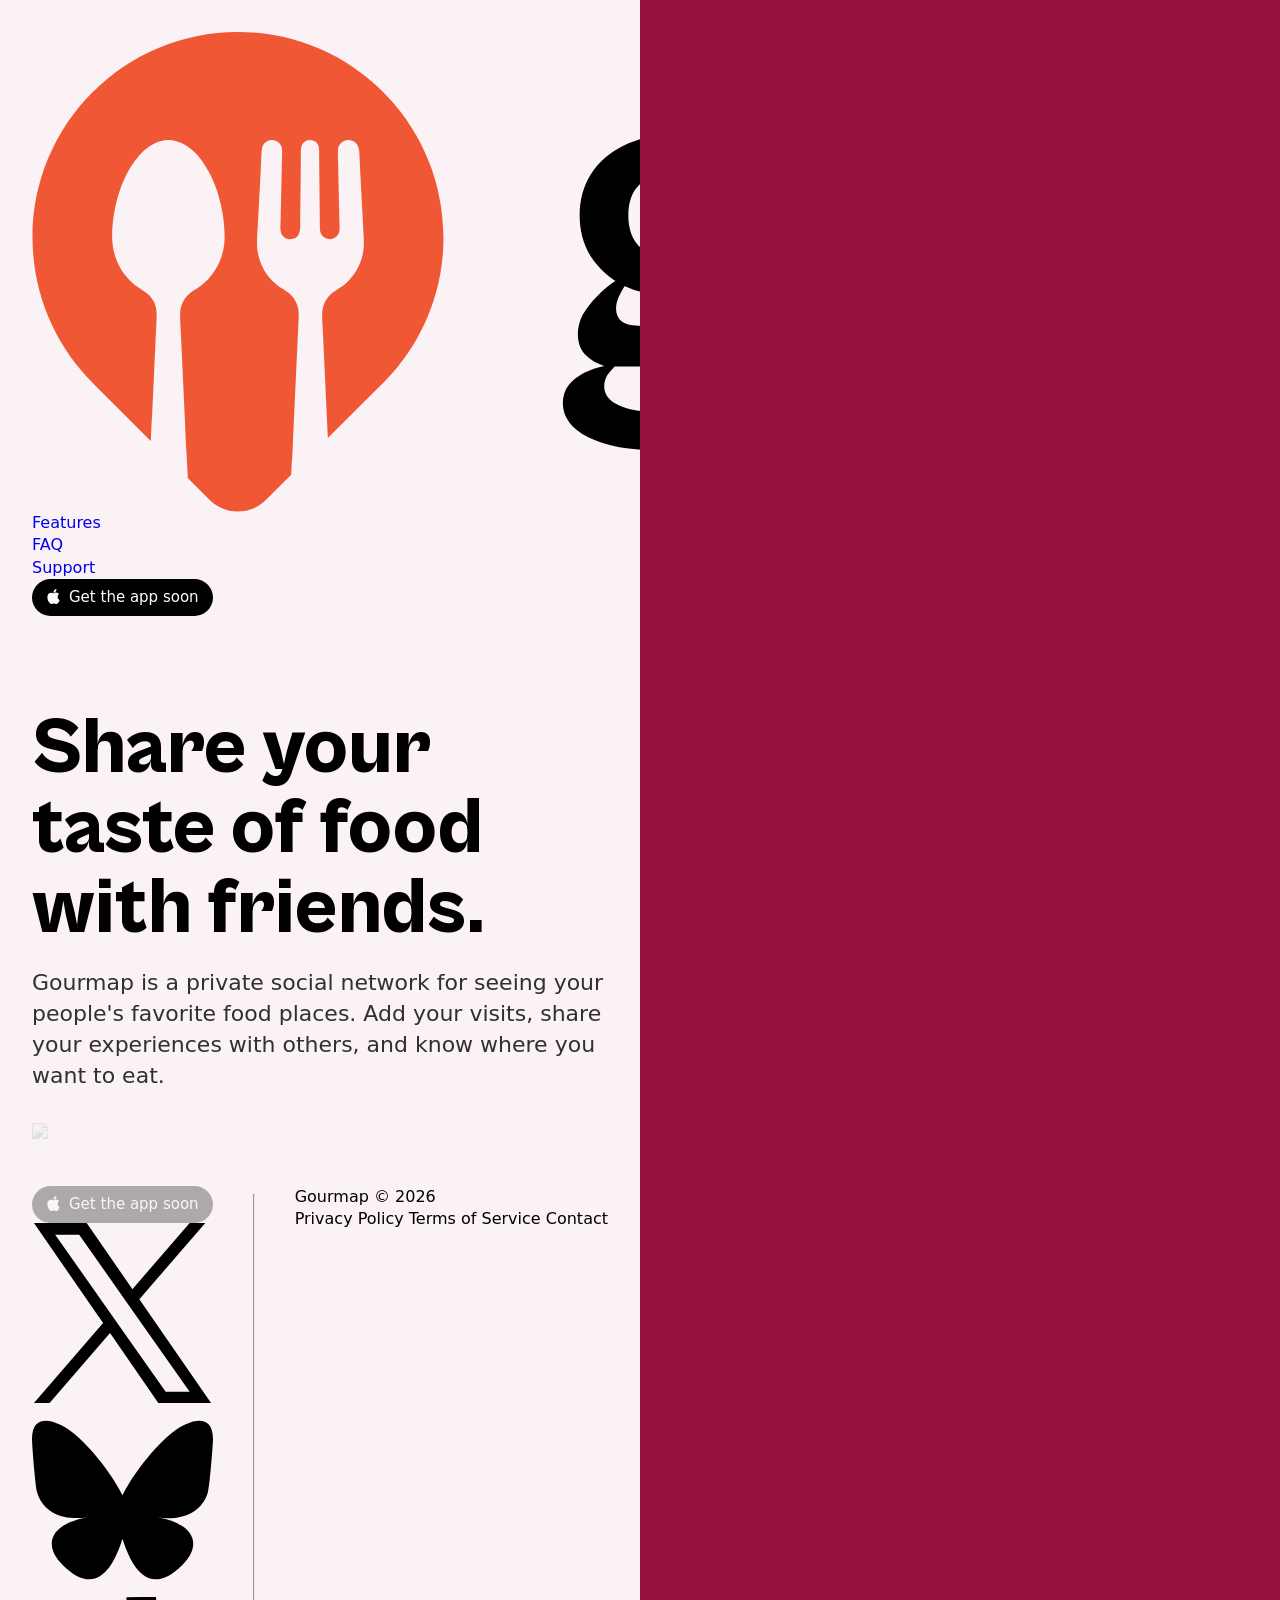
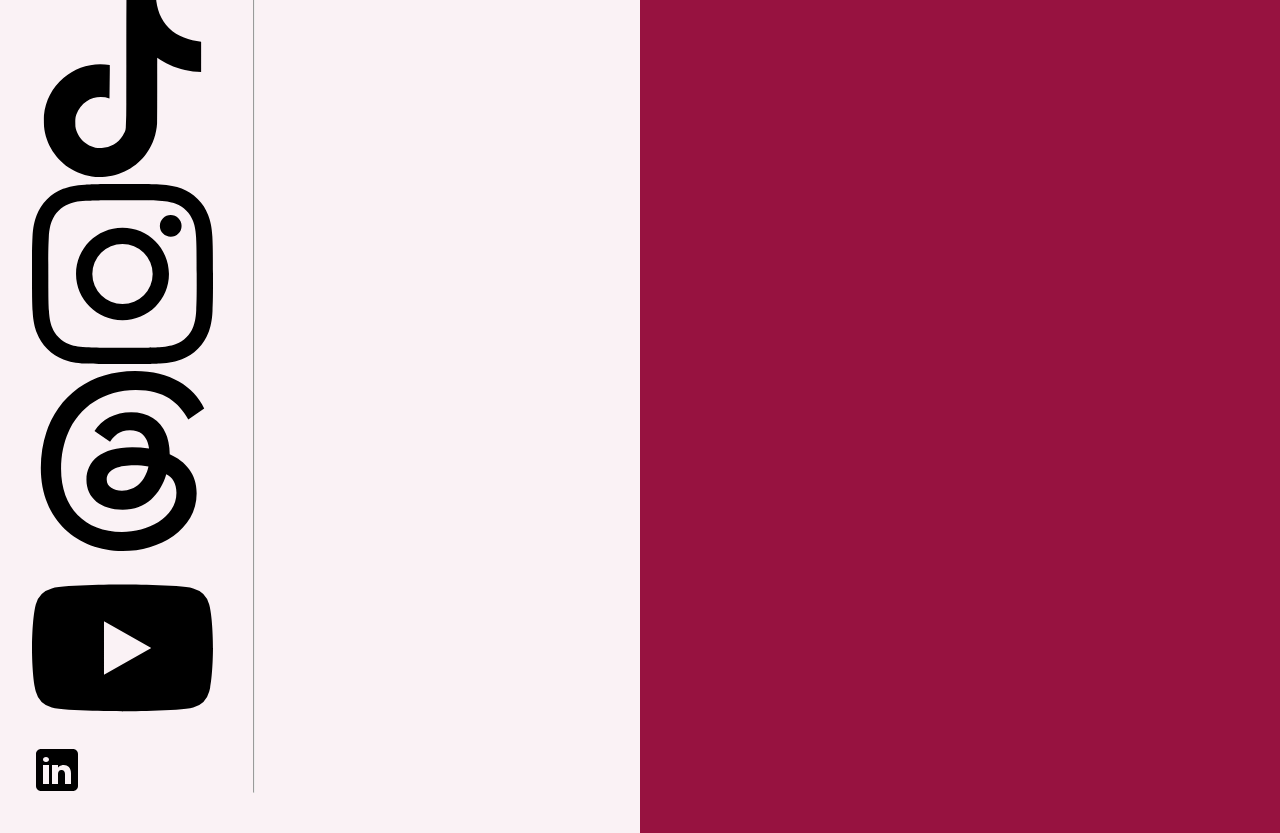
==== commit e185907a: "Add files via upload" ====
--- a/index.html
+++ b/index.html
@@ -37,7 +37,7 @@
           <p class="large">Gourmap is a private social network for seeing your people's favorite food places. Add your
             visits, share your experiences with others, and know where you want to eat.</p>
           <a href="index.html"><img src="assets/images/appstore-badge.svg"
-              style="height: 60px;"></a>
+              style="height: 60px; opacity: 0.2; cursor:not-allowed"></a>
           <img src="assets/images/mockup.png" alt="" class="mobile-only">
         </section>
         <site-footer></site-footer>
